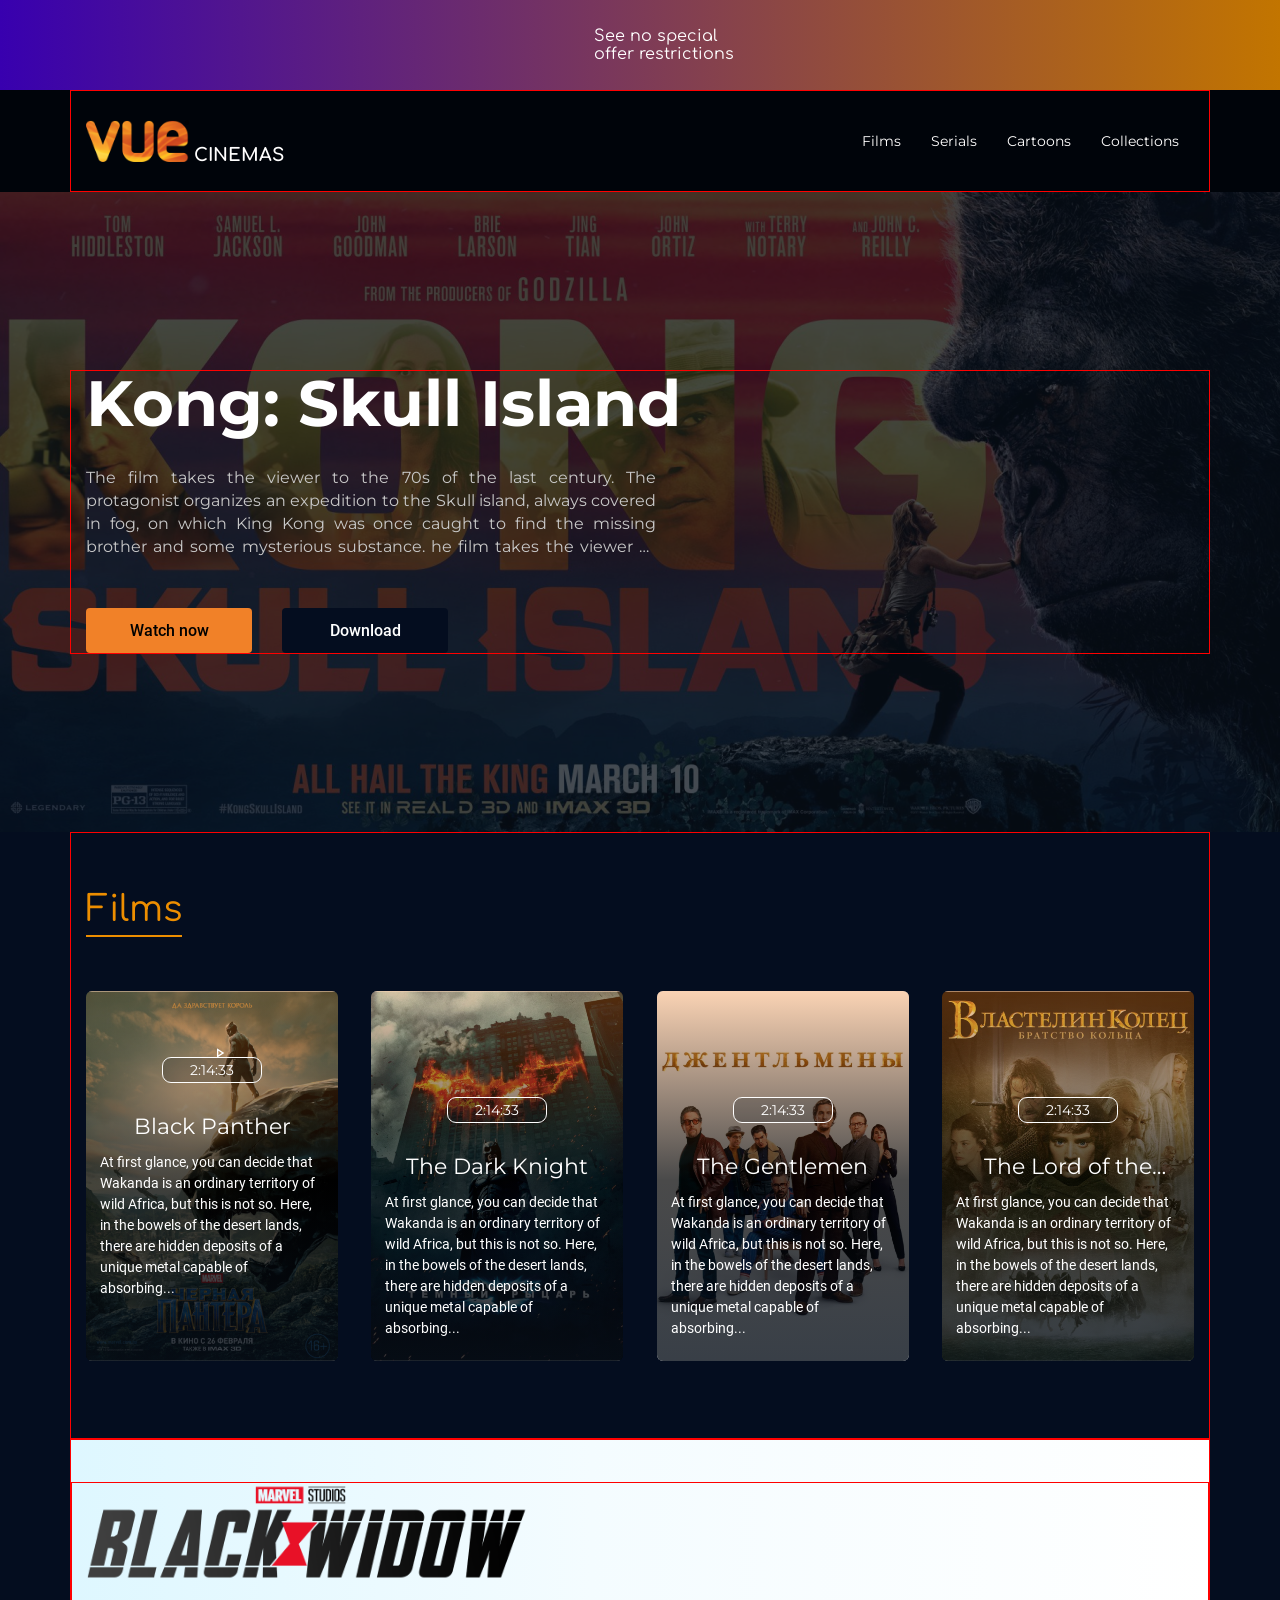
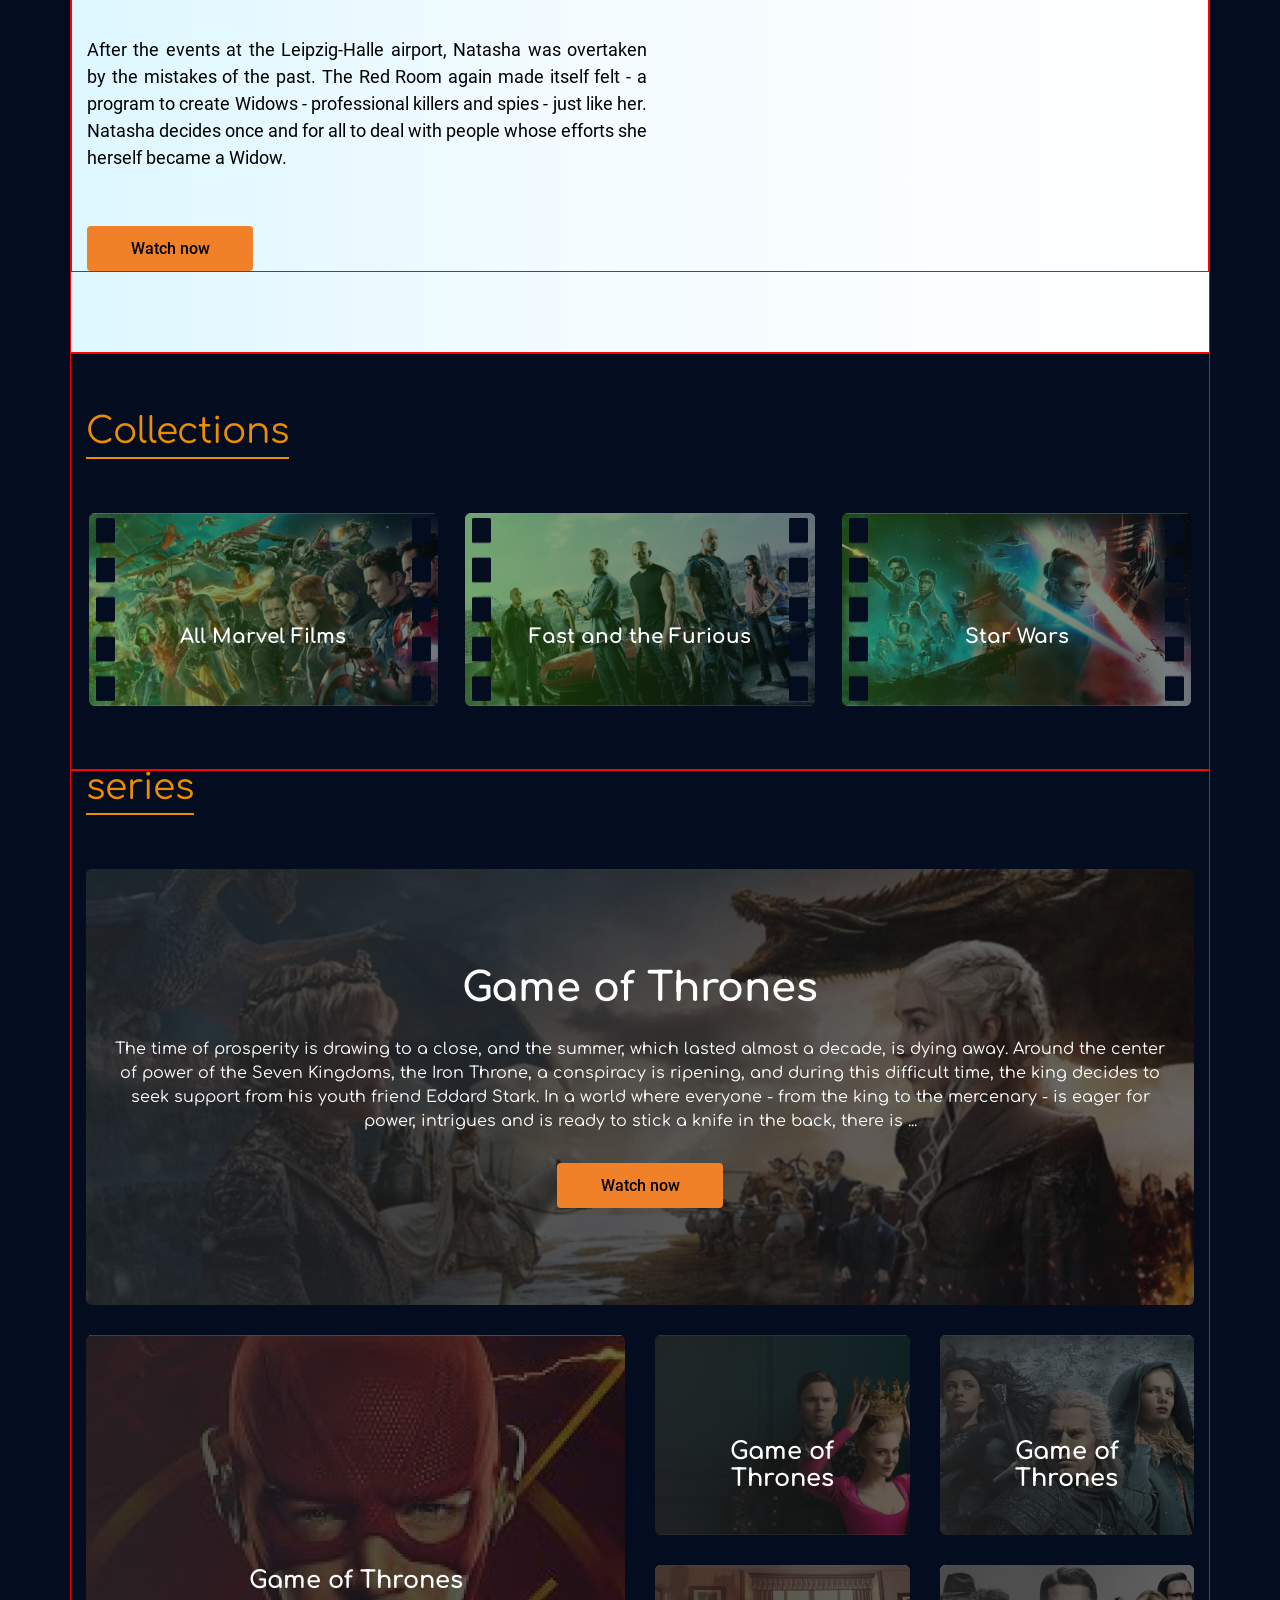
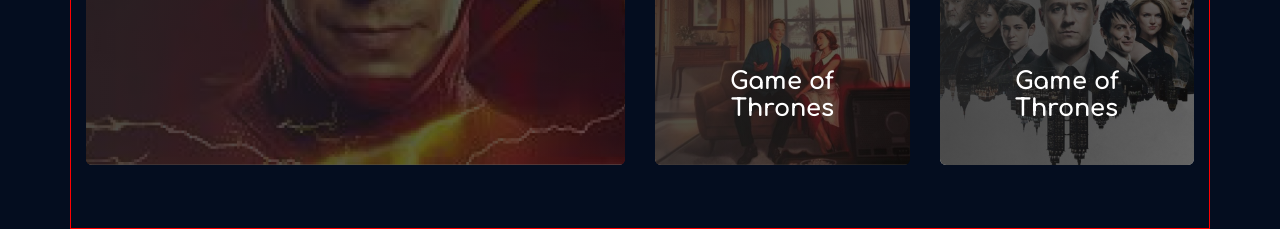
==== index.html @ 376a6fbb "panel-preview" ====
<!DOCTYPE html>
<html lang="en">
<head>
  <meta charset="UTF-8">
  <meta http-equiv="X-UA-Compatible" content="IE=edge">
  <meta name="viewport" content="width=device-width, initial-scale=1.0">
  <title>Document</title>
  <link rel="stylesheet" href="css/main.css">
  <link rel="stylesheet" href="css/video.css">
</head>
<body class="wrapp">
  
  <!-- banner -->
  <div class="banner">
    <span class="icon-film f300"></span>
    <p>See no special offer restrictions</p>
  </div>
  <!-- banner end -->
  
  <!-- navbar -->
  <nav class="navbar">
    <div class="navbar-nav container">
      <a href="#!" class="navbar-nav__logo">
        <img src="images/logo.png" alt="">
        <span>CINEMAS</span>
      </a>
      
      <button class="navbar-nav__btn">
        <span></span>
        <span></span>
        <span></span>
      </button>
      
      <ul class="navbar-nav__list">
        <li><a href="#!">Films</a></li>
        <li><a href="#!">Serials</a></li>
        <li><a href="#!">Cartoons</a></li>
        <li><a href="#!">Collections</a></li>
      </ul>
    </div>
  </nav>
  <!-- navbar end -->
  
  <!-- header -->
  <header class="header">
    <img src="images/bg-header.jpg" alt="">
    <div class="header-content container">
      <h1>Kong: Skull Island</h1>
      <p>The film takes the viewer to the 70s of the last century. The protagonist organizes an expedition to the Skull island, always covered in fog, on which King Kong was once caught to find the missing brother and some mysterious substance. he film takes the viewer to the 70s of the last century. The protagonist organizes an expedition to the Skull island, always covered in fog, on which King Kong was once caught to find the missing brother and some mysterious substance. he film takes the viewer to the 70s of the last century. The protagonist organizes an expedition to the Skull island, always covered in fog, on which King Kong was once caught to find the missing brother and some mysterious substance. During...</p>
      <div class="header-content__controls">
        <a href="#!" class="btn btn-brown">Watch now</a>
        <a href="#!" class="btn btn-dark">Download</a>
      </div>
    </div>
  </header>
  <!-- header end -->
  
  <!-- films -->
  <section class="films container">
    <h2 class="title"><a href="#!">Films</a></h2>
    <div class="films-items">
      <div class="films-card">
        <img src="images/film1.jpg" alt="" class="films-card__img">
        <div class="films-card__content">
          <div class="films-card__icon">
            <span class="icon-play_arrow f900 "></span>
            <div class="time">2:14:33</div>
          </div>
          <div class="films-card__text">
            <h3>Black Panther</h3>
            <p>At first glance, you can decide that Wakanda is an ordinary territory of wild Africa, but this is not so. Here, in the bowels of the desert lands, there are hidden deposits of a unique metal capable of absorbing...</p>
          </div>
        </div>
      </div>
      <div class="films-card">
        <img src="images/film2.jpg" alt="" class="films-card__img">
        <div class="films-card__content">
          <div class="films-card__icon">
            <span class="icon-play f900"></span>
            <div class="time">2:14:33</div>
          </div>
          <div class="films-card__text">
            <h3>The Dark Knight</h3>
            <p>At first glance, you can decide that Wakanda is an ordinary territory of wild Africa, but this is not so. Here, in the bowels of the desert lands, there are hidden deposits of a unique metal capable of absorbing...</p>
          </div>
        </div>
      </div>
      <div class="films-card">
        <img src="images/film3.jpg" alt="" class="films-card__img">
        <div class="films-card__content">
          <div class="films-card__icon">
            <span class="icon-play f900"></span>
            <div class="time">2:14:33</div>
          </div>
          <div class="films-card__text">
            <h3>The Gentlemen</h3>
            <p>At first glance, you can decide that Wakanda is an ordinary territory of wild Africa, but this is not so. Here, in the bowels of the desert lands, there are hidden deposits of a unique metal capable of absorbing...</p>
          </div>
        </div>
      </div>
      <div class="films-card">
        <img src="images/film4.jpg" alt="" class="films-card__img">
        <div class="films-card__content">
          <div class="films-card__icon">
            <span class="icon-play f900"></span>
            <div class="time">2:14:33</div>
          </div>
          <div class="films-card__text">
            <h3>The Lord of the Rings</h3>
            <p>At first glance, you can decide that Wakanda is an ordinary territory of wild Africa, but this is not so. Here, in the bowels of the desert lands, there are hidden deposits of a unique metal capable of absorbing...</p>
          </div>
        </div>
      </div>
    </div>
  </section>
  <!-- films end -->
  
  <!-- premier -->
  <section class="premier container">
    <video src="video/black-widow.mp4" loop autoplay muted class="premier-video"></video>
    <div class="premier-content container">
      <img src="images/black-widow.png" alt="">
      <p>After the events at the Leipzig-Halle airport, Natasha was overtaken by the mistakes of the past. The Red Room again made itself felt - a program to create Widows - professional killers and spies - just like her. Natasha decides once and for all to deal with people whose efforts she herself became a Widow.</p>
      <a href="video.html" class="btn btn-brown">Watch now</a>
    </div>
  </section>
  <!-- premier end -->
  
  <!-- collection -->
  <section class="collection container">
    <h2 class="title"><a href="#!">Collections</a></h2>
    <div class="collection-items">
      <div class="collection-card">
        <img src="images/collection1.jpg" alt="" class="collection-card__img">
        <a href="#!" class="collection-card__content">
          <span class="icon-play f900"></span>
          <h3>All Marvel Films</h3>
        </a>
      </div>
      <div class="collection-card">
        <img src="images/collection2.jpg" alt="" class="collection-card__img">
        <a href="#!" class="collection-card__content">
          <span class="icon-play f900"></span>
          <h3>Fast and the Furious</h3>
        </a>
      </div>
      <div class="collection-card">
        <img src="images/collection3.jpg" alt="" class="collection-card__img">
        <a href="#!" class="collection-card__content">
          <span class="icon-play f900"></span>
          <h3>Star Wars</h3>
        </a>
      </div>
    </div>
  </section>
  <!-- collection end -->
  
  <section class="series container">
    <h2 class="title"><a href="#!">series</a></h2>
    <div class="series-items">
      <div class="series-card">
        <img src="images/serial1.jpg" alt="">
        <div class="series-card__content">
          <div class="series-card__title">
            <span class="icon-play f900"></span>
            <h3>Game of Thrones</h3>
          </div>
          <div class="series-card__text">
            <p>The time of prosperity is drawing to a close, and the summer, which lasted almost a decade, is dying away. Around the center of power of the Seven Kingdoms, the Iron Throne, a conspiracy is ripening, and during this difficult time, the king decides to seek support from his youth friend Eddard Stark. In a world where everyone - from the king to the mercenary - is eager for power, intrigues and is ready to stick a knife in the back, there is ...</p>
            <a href="#!" class="btn btn-brown">Watch now</a>
          </div>
        </div>
      </div>
      <div class="series-card">
        <img src="images/serial2.jpg" alt="">
        <div class="series-card__content">
          <div class="series-card__title">
            <span class="icon-play f900"></span>
            <h3>Game of Thrones</h3>
          </div>
          <div class="series-card__text">
            <p>The time of prosperity is drawing to a close, and the summer, which lasted almost a decade, is dying away. Around the center of power of the Seven Kingdoms, the Iron Throne, a conspiracy is ripening, and during this difficult time, the king decides to seek support from his youth friend Eddard Stark. In a world where everyone - from the king to the mercenary - is eager for power, intrigues and is ready to stick a knife in the back, there is ...</p>
            <a href="#!" class="btn btn-brown">Watch now</a>
          </div>
        </div>
      </div>
      <div class="series-card">
        <img src="images/serial3.jpg" alt="">
        <div class="series-card__content">
          <div class="series-card__title">
            <span class="icon-play f900"></span>
            <h3>Game of Thrones</h3>
          </div>
          <div class="series-card__text">
            <p>The time of prosperity is drawing to a close, and the summer, which lasted almost a decade, is dying away. Around the center of power of the Seven Kingdoms, the Iron Throne, a conspiracy is ripening, and during this difficult time, the king decides to seek support from his youth friend Eddard Stark. In a world where everyone - from the king to the mercenary - is eager for power, intrigues and is ready to stick a knife in the back, there is ...</p>
            <a href="#!" class="btn btn-brown">Watch now</a>
          </div>
        </div>
      </div>
      <div class="series-card">
        <img src="images/serial4.jpg" alt="">
        <div class="series-card__content">
          <div class="series-card__title">
            <span class="icon-play f900"></span>
            <h3>Game of Thrones</h3>
          </div>
          <div class="series-card__text">
            <p>The time of prosperity is drawing to a close, and the summer, which lasted almost a decade, is dying away. Around the center of power of the Seven Kingdoms, the Iron Throne, a conspiracy is ripening, and during this difficult time, the king decides to seek support from his youth friend Eddard Stark. In a world where everyone - from the king to the mercenary - is eager for power, intrigues and is ready to stick a knife in the back, there is ...</p>
            <a href="#!" class="btn btn-brown">Watch now</a>
          </div>
        </div>
      </div>
      <div class="series-card">
        <img src="images/serial5.jpg" alt="">
        <div class="series-card__content">
          <div class="series-card__title">
            <span class="icon-play f900"></span>
            <h3>Game of Thrones</h3>
          </div>
          <div class="series-card__text">
            <p>The time of prosperity is drawing to a close, and the summer, which lasted almost a decade, is dying away. Around the center of power of the Seven Kingdoms, the Iron Throne, a conspiracy is ripening, and during this difficult time, the king decides to seek support from his youth friend Eddard Stark. In a world where everyone - from the king to the mercenary - is eager for power, intrigues and is ready to stick a knife in the back, there is ...</p>
            <a href="#!" class="btn btn-brown">Watch now</a>
          </div>
        </div>
      </div>
      <div class="series-card">
        <img src="images/serial6.jpg" alt="">
        <div class="series-card__content">
          <div class="series-card__title">
            <span class="icon-play f900"></span>
            <h3>Game of Thrones</h3>
          </div>
          <div class="series-card__text">
            <p>The time of prosperity is drawing to a close, and the summer, which lasted almost a decade, is dying away. Around the center of power of the Seven Kingdoms, the Iron Throne, a conspiracy is ripening, and during this difficult time, the king decides to seek support from his youth friend Eddard Stark. In a world where everyone - from the king to the mercenary - is eager for power, intrigues and is ready to stick a knife in the back, there is ...</p>
            <a href="#!" class="btn btn-brown">Watch now</a>
          </div>
        </div>
      </div>
      
    </div>
  </section>
  
  
  <script src="js/main.js"></script>
</body>
</html>
---- css/main.css ----
@import 'fonts.css';
:root{
  --body-bg: #040D1F;
  --banner-bg: linear-gradient(90.09deg, #3800AF 0%, #BF7204 97.52%, #C27500 100%, #C27500 100%);
  --header-bg: rgba(7, 15, 25, 0.75);
  --navbar-bg: rgba(1, 3, 5, 0.8);
  --orange: #ED8E00;
  --brown: #F18128;
  --black: #000000;
  --white: #ffffff;
  --gray: #C8C8C8;
  --dark: 7, 15, 25;
  --film-bg: linear-gradient(180deg, rgba(241, 129, 40, 0.35) 0%, rgba(0, 0, 0, 0.71) 51.04%, rgba(var(--dark), 0.8) 100%);
  --time-bg: rgba(var(--dark), 0.2);
  --deg-widow: 90deg;
  --widow-bg: linear-gradient(var(--deg-widow), #DEF7FF 0%, #F4FCFF 45.64%, rgba(255, 255, 255, 0) 100.72%);
  --collection-bg:  linear-gradient(270deg, rgba(var(--dark), 0.56) 0%, rgba(49, 114, 9, 0.56) 100%);
  --serial-bg: linear-gradient(95.68deg, rgba(35, 35, 35, 0.8) 10.86%, rgba(11, 11, 11, 0.6) 110.86%);
  --footer-bg: linear-gradient(90deg, #FF8C30 0%, #9F4700 100%);
  
  --m: 'montserrat';
  --c: 'comfortaa';
  --r: 'roboto';
}
*{
  margin: 0;
  padding: 0;
  box-sizing: border-box;
  text-decoration: none;
  list-style: none;
  font-family: var(--m);
  font-weight: 400;
}
/* body */
.wrapp{
  background: var(--body-bg);
  color: var(--white);
  position: relative;
  z-index: -1;
}
/* icons */
*::before, *::after{
    font-family: 'icomoon';
    color: white;
}
.f300{font-weight: 300;}
.f900{font-weight: 900; position: relative;}
.f900::before,
.f300::before{
  position: absolute;
}
.f900::after{opacity: 0.5;}
.icon-film::before{content: '\f008';}
.icon-film::after{content: '\10f008';}
.icon-play::before{content: '\f04b';}
.icon-play::after{content: '\10f04b';}
/* container */
.container{
  max-width: 1140px;
  width: 100%;
  padding: 0 15px;
  margin: 0 auto;
  border: 1px solid red;
  min-height: 40px;
}
/* banner */
.banner{
  width: 100%;
  background: var(--banner-bg);
  display: flex;
  justify-content: center;
  align-items: center;
  column-gap: 24px;
  padding: 20px 0;
}
.banner span{
  font-size: 50px;
}
.banner p{
  font-size: 16px;
  line-height: 18px;
  font-family: var(--c);
  max-width: 166px;
}
/* navbar */
.navbar{
  width: 100%;
  background: var(--navbar-bg);
  position: sticky;
  top: 0;
  /* backdrop-filter: blur(5px); */
}
.navbar-nav{
  display: flex;
  align-items: center;
  justify-content: space-between;
}
.navbar-nav__logo{
  display: flex;
  align-items: flex-end;
  column-gap: 5px;
}
.navbar-nav__logo img{
  width: 103px;
}
.navbar-nav__logo span{
  font-family: var(--c);
  font-weight: 700;
  font-size: 18px;
  line-height: 14px;
  color: var(--white);
}
.navbar-nav__list{
  display: flex;
}
.navbar-nav__list a{
  padding: 42px 6px;
  margin: 0 9px;
  display: flex;
  font-size: 14px;
  line-height: 16px;
  color: var(--white);
  position: relative;
  justify-content: center;
}
.navbar-nav__list a:hover{
  color: var(--orange);
  transition: color 0.3s;
}
.navbar-nav__list a::before{
  width: 100%;
  height: 3px;
  background: var(--orange);
  border-radius: 3px 3px 0 0;
  position: absolute;
  content: '';
  bottom: 0;
  transform: scaleX(0);
  transition: transform 0.3s;
}
.navbar-nav__list a:hover::before{
  transform: scaleX(1);
}
.navbar-nav__btn{
  width: 30px;
  height: 30px;
  display: none;
  flex-direction: column;
  align-items: center;
  justify-content: center;
  border: none;
  cursor: pointer;
  row-gap: 4px;
  background: transparent;
}
.navbar-nav__btn span{
  width: 100%;
  height: 4px;
  border-radius: 4px;
  background: var(--orange);
}
/* header */
.header{
  width: 100%;
  height: 640px;
  position: relative;
  display: flex;
  justify-content: center;
  align-items: center;
  z-index: -2;
}
.header img{
  width: 100%;
  height: 100%;
  object-fit: cover;
}
.header::before{
  width: 100%;
  height: 100%;
  position: absolute;
  left: 0;
  top: 0;
  content: '';
  background: var(--header-bg);
}
.header-content{
  position: absolute;
}
.header-content h1{
  font-size: 64px;
  line-height: 65px;
  font-weight: 700;
}
.header-content p{
  font-size: 16px;
  line-height: 23px;
  text-align: justify;
  color: var(--gray);
  max-width: 570px;
  margin: 30px 0 50px;
  display: -webkit-box;
  -webkit-box-orient: vertical;
  -webkit-line-clamp: 4;
  overflow: hidden;
}
.btn{
  width: 166px;
  height: 45px;
  border-radius: 4px;
  display: inline-flex;
  justify-content: center;
  align-items: center;
  background: var(--gray);
  font-family: var(--r);
  font-weight: 500;
}
.btn-brown{
  background: var(--brown);
  color: var(--black);
}
.btn-dark{
  background: var(--body-bg);
  color: var(--white);
}
.header-content__controls{
  display: flex;
  column-gap: 30px;
}
/* title */
.title a{
  display: inline-flex;
  color: var(--orange);
  font-family: var(--c);
  font-size: 36px;
  line-height: 32px;
  padding-bottom: 10px;
  border-bottom: 2px solid var(--orange);
  margin-bottom: 54px;
}
/* films */
.films{
  padding-top: 60px;
  padding-bottom: 77px;
  position: relative;
  z-index: -1;
}
.films-items{
  width: 100%;
  display: flex;
  flex-wrap: wrap;
  row-gap: 30px;
  column-gap: 3%;
}
.films-card{
  width: 22.75%;
  height: 370px;
  background: orangered;
  border-radius: 6px;
  overflow: hidden;
  position: relative;
}
.films-card__img{
  width: 100%;
  height: 100%;
  object-fit: cover;
}
.films-card__content{
  width: 100%;
  height: 100%;
  position: absolute;
  background: var(--film-bg);
  top: 0;
  padding: 18px 14px;
  display: flex;
  flex-direction: column;
  align-items: center;
}
.films-card__icon{
  display: flex;
  flex-direction: column;
  align-items: center;
  row-gap: 12px;
  padding: 36px 0 30px;
}
.films-card__icon .icon-play{
  font-size: 40px;
  transition: transform 0.5s;
}
.time{
  padding: 7px;
  width: 100px;
  border: 1px solid var(--white);
  background: var(--time-bg);
  border-radius: 9px;
  font-size: 14px;
  line-height: 10px;
  display: inline-flex;
  justify-content: center;
  transition: transform 0.5s;
}
.films-card__text{
  display: flex;
  flex-direction: column;
  align-items: center;
  row-gap: 12px;
  transition: transform 0.5s;
}
.films-card__text h3{
  text-align: center;
  font-size: 22px;
  line-height: 27px;
  display: -webkit-box;
  -webkit-box-orient: vertical;
  -webkit-line-clamp: 1;
  overflow: hidden;
}
.films-card__text p{
  display: -webkit-box;
  -webkit-box-orient: vertical;
  -webkit-line-clamp: 7;
  overflow: hidden;
  font-family: var(--r);
  font-size: 14px;
  line-height: 21px;
}
.films-card:hover .films-card__text,
.films-card:hover .time{
  transform: scale(0);
}
.films-card:hover .films-card__icon .icon-play{
  transform: scale(2) translateY(50px);
}
/* premier */
.premier{
  width: 100%;
  min-height: 500px;
  background: var(--white);
  position: relative;
  padding: 42px 0 80px;
  display: flex;
  justify-content: center;
  align-items: center;
  z-index: -1;
  border: 1px solid red;
}
.premier-video{
  position: absolute;
  right: 0;
  top: 0;
  width: 60%;
  height: 100%;
  object-fit: cover;
}
.premier::before{
  width: 100%;
  height: 100%;
  position: absolute;
  content: '';
  background: var(--widow-bg);
  top: 0;
  z-index: 1;
}
.premier-content{
  position: relative;
  z-index: 2;
}
.premier-content img{
  width: 40%;
}
.premier-content p{
  max-width: 560px;
  font-size: 18px;
  line-height: 27px;
  font-family: var(--r);
  color: var(--black);
  margin: 51px 0 55px;
  display: -webkit-box;
  -webkit-box-orient: vertical;
  -webkit-line-clamp: 5;
  overflow: hidden;
  text-align: justify;
}
/* .collection */
.collection{
  padding-top: 61px;
  padding-bottom: 63px;
  position: relative;
  z-index: -1;
}
.collection-items{
  width: 100%;
  display: flex;
  flex-wrap: wrap;
  justify-content: center;
  column-gap: 2.5%;
  row-gap: 30px;
}
.collection-card{
  width: 31.5%;
  height: 193px;
  border-radius: 6px;
  background: orangered;
  position: relative;
  overflow: hidden;
}
.collection-card__img{
  width: 100%;
  height: 100%;
  object-fit: cover;
}
.collection-card__content{
  width: 100%;
  height: 100%;
  position: absolute;
  background: var(--collection-bg);
  left: 0;
  top: 0;
  display: flex;
  flex-direction: column;
  align-items: center;
  justify-content: center;
  row-gap: 15px;
}
.collection-card__content .icon-play{
  font-size: 40px;
}
.collection-card__content h3{
  font-size: 20px;
  line-height: 20px;
  font-family: var(--c);
  font-weight: 700;
  color: var(--white);
}

.collection-card__content::before,
.collection-card__content::after{
  width: 19px;
  height: 95%;
  background: url('../images/lenta.png') no-repeat center / cover;
  position: absolute;
  content: '';
}
.collection-card__content::before{
  left: 7px;
}
.collection-card__content::after{
  right: 7px;
}
/* .series */
.series{
  padding-bottom: 63px;
  position: relative;
  z-index: -1;
}
.series-items{
  display: grid;
  grid-template-columns: repeat(4, 1fr);
  grid-gap: 30px;
}
.series-card{
  border-radius: 6px;
  background: orangered;
  min-height: 200px;
  position: relative;
  overflow: hidden;
}
.series-card:nth-of-type(6n + 1){
  grid-column: span 4;
}
.series-card:nth-of-type(12n + 2),
.series-card:nth-of-type(12n + 10){
  grid-column: span 2;
  grid-row: span 2;
}
.series-card img{
  width: 100%;
  height: 100%;
  object-fit: cover;
}
.series-card__content{
  position: absolute;
  left: 0;
  top: 0;
  width: 100%;
  height: 100%;
  background: var(--serial-bg);
  display: flex;
  flex-direction: column;
  align-items: center;
  justify-content: center;
  row-gap: 27px;
  padding: 22px;
}
.series-card__title{
  display: flex;
  flex-direction: column;
  align-items: center;
  row-gap: 20px;
}
.series-card__title span{
  font-size: 40px;
}
.series-card__title h3{
  font-size: 24px;
  line-height: 27px;
  font-family: var(--c);
  font-weight: 700;
  text-align: center;
}
.series-card__text{
  display: none;
  flex-direction: column;
  align-items: center;
  row-gap: 30px;
  text-align: center;
}
.series-card__text p{
  font-size: 16px;
  line-height: 24px;
  font-family: var(--c);
  overflow: hidden;
  display: -webkit-box;
  -webkit-box-orient: vertical;
  -webkit-line-clamp: 4;
}
.series-card:nth-of-type(6n + 1) .series-card__title span{display: none;}
.series-card:nth-of-type(6n + 1) .series-card__title h3{
  font-size: 40px;
  line-height: 44px;
}
.series-card:nth-of-type(6n + 1) .series-card__text{display: flex;}




/* media */
@media (max-width: 1200px) {}
@media (max-width: 1024px) {}
@media (max-width: 992px) {
  .films-card,
  .collection-card{width: 48.5%;}
}
@media (max-width: 768px) {
  .navbar-nav__list{
    position: fixed;
    background: var(--black);
    max-width: 400px;
    width: 100%;
    height: 100vh;
    left: 0;
    top: 0;
    flex-direction: column;
    justify-content: center;
    transform: translateX(-100%);
    transition: transform 0.5s;
    z-index: 100;
  }
  .navbar-nav:hover .navbar-nav__list{
    transform: translateX(0);
  }
  .navbar-nav__btn{
    display: flex;
    margin: 25px 0;
  }
  .navbar-nav__list a{
    padding: 20px;
  }
  .header{
    height: 400px;
  }
  .header-content{
    display: flex;
    flex-direction: column;
    align-items: center;
  }
  .header-content h1{
    font-size: 30px;
    line-height: 30px;
  }
  .header-content p{
    margin: 15px 0;
  }
  :root{
    --deg-widow: 0deg
  }
  .premier{
    padding-top: 150px;
    padding-bottom: 20px;
  }
  .premier-video{
    width: 100%;
    height: 250px;
  }
  .premier-content{
    display: flex;
    flex-direction: column;
    align-items: center;
  }
  .premier-content p{
    margin: 15px 0;
  }
}
@media (max-width: 576px) {}
@media (max-width: 480px) {
  .banner{padding: 5px 0;}
  .navbar-nav__logo img{width: 70px;}
  .navbar-nav__logo span{font-size: 11px; line-height: 8px;}
  .header-content__controls{
    flex-direction: column;
    row-gap: 15px;
  }
  .films-card,
  .collection-card{width: 100%;}
}
@media (max-width: 375px) {}
---- css/video.css ----
@import '../moon/style.css';
*{
    padding: 0;
    margin: 0;
}
*::before{
    font-family: 'icomoon';
    color: white;
}
.content{
    height: 100vh;
    width: 100%;
    display: flex;
    justify-content: center;
    align-items: center;
    border: 1px solid red;
}
.content-container{
    width: 640px;
    height: 370px;
    border: 1px solid yellow;
    display: flex;
    align-items: center;
    overflow: hidden;
    position: relative;
}
.content-container__panel{
    width: 100%;
    height: 14%;
    display: flex;
    justify-content: space-between;
    align-items: center;
    flex-wrap: wrap;
    position: absolute;
    bottom: 0;
    padding: 10px 10px;
}
.panel-preveiw{
    width: 100%;
    height: 10px;
    display: flex;
    flex-direction: column;
    /* align-items: center; */
    background: white;
    position: relative;
    border: 1px solid red;
}
.preveiw-video{
    width: 100px;
    height: 74px;
    position: absolute;
    bottom: 5px;
    left: 100px;
    display: flex;
    align-items: center;
    flex-direction: column;
    transform: translateX(-50%);
    /* padding-left:100px ; */
}
.preveiw{
    width: 100%;
}
.preveiw-time{
    font-family: 'Times New Roman';
    font-size: 10px;
    line-height: 11px;
    font-weight: 400;
}
.panel-preweiw__line-current{
    width: 50%;
    height: 100%;
    background: red;
    position: absolute;
    left: 0;
}
.panel-preveiw__line-range{
    width: 101%;
    -webkit-appearance: none;
    background: none;
    z-index: 1;
    position: absolute;
    top: 50%;
    left: 50%;
    transform: translate(-50%, -50%);
    /* border: 1px solid yellow; */
}
.panel-preveiw__line-range::-webkit-slider-thumb{
    -webkit-appearance: none;
    width: 16px;
    height: 16px;
    border-radius: 16px;
    background: red;
    opacity: 0;
    margin-top: -3px;
}
.panel-preveiw__line-range:hover::-webkit-slider-thumb{
    opacity: 1;
}
.panel-preveiw__line-range::-webkit-slider-runnable-track{
    height: 10px;
    cursor: pointer;
}
.panel{
    width: 50%;
    height: 30px;
    display: flex;
    align-items: center;
    column-gap: 5px;
    /* border: 1px solid green; */
}
.panel button{
    background: none;
    border: none;
    display: flex;
}
.btn-arr{
    font-size: 25px;
}
.btn-up{
    font-size: 20px;
}
.panel p{
    font-size: 15px;
}
.player-speed{
    outline: none;
    background: #222222;
    border: none;
    color: white;
}
.right{
    justify-content: flex-end;
    column-gap: 10px;
}
.btn-scr{
    font-size: 18px;
}
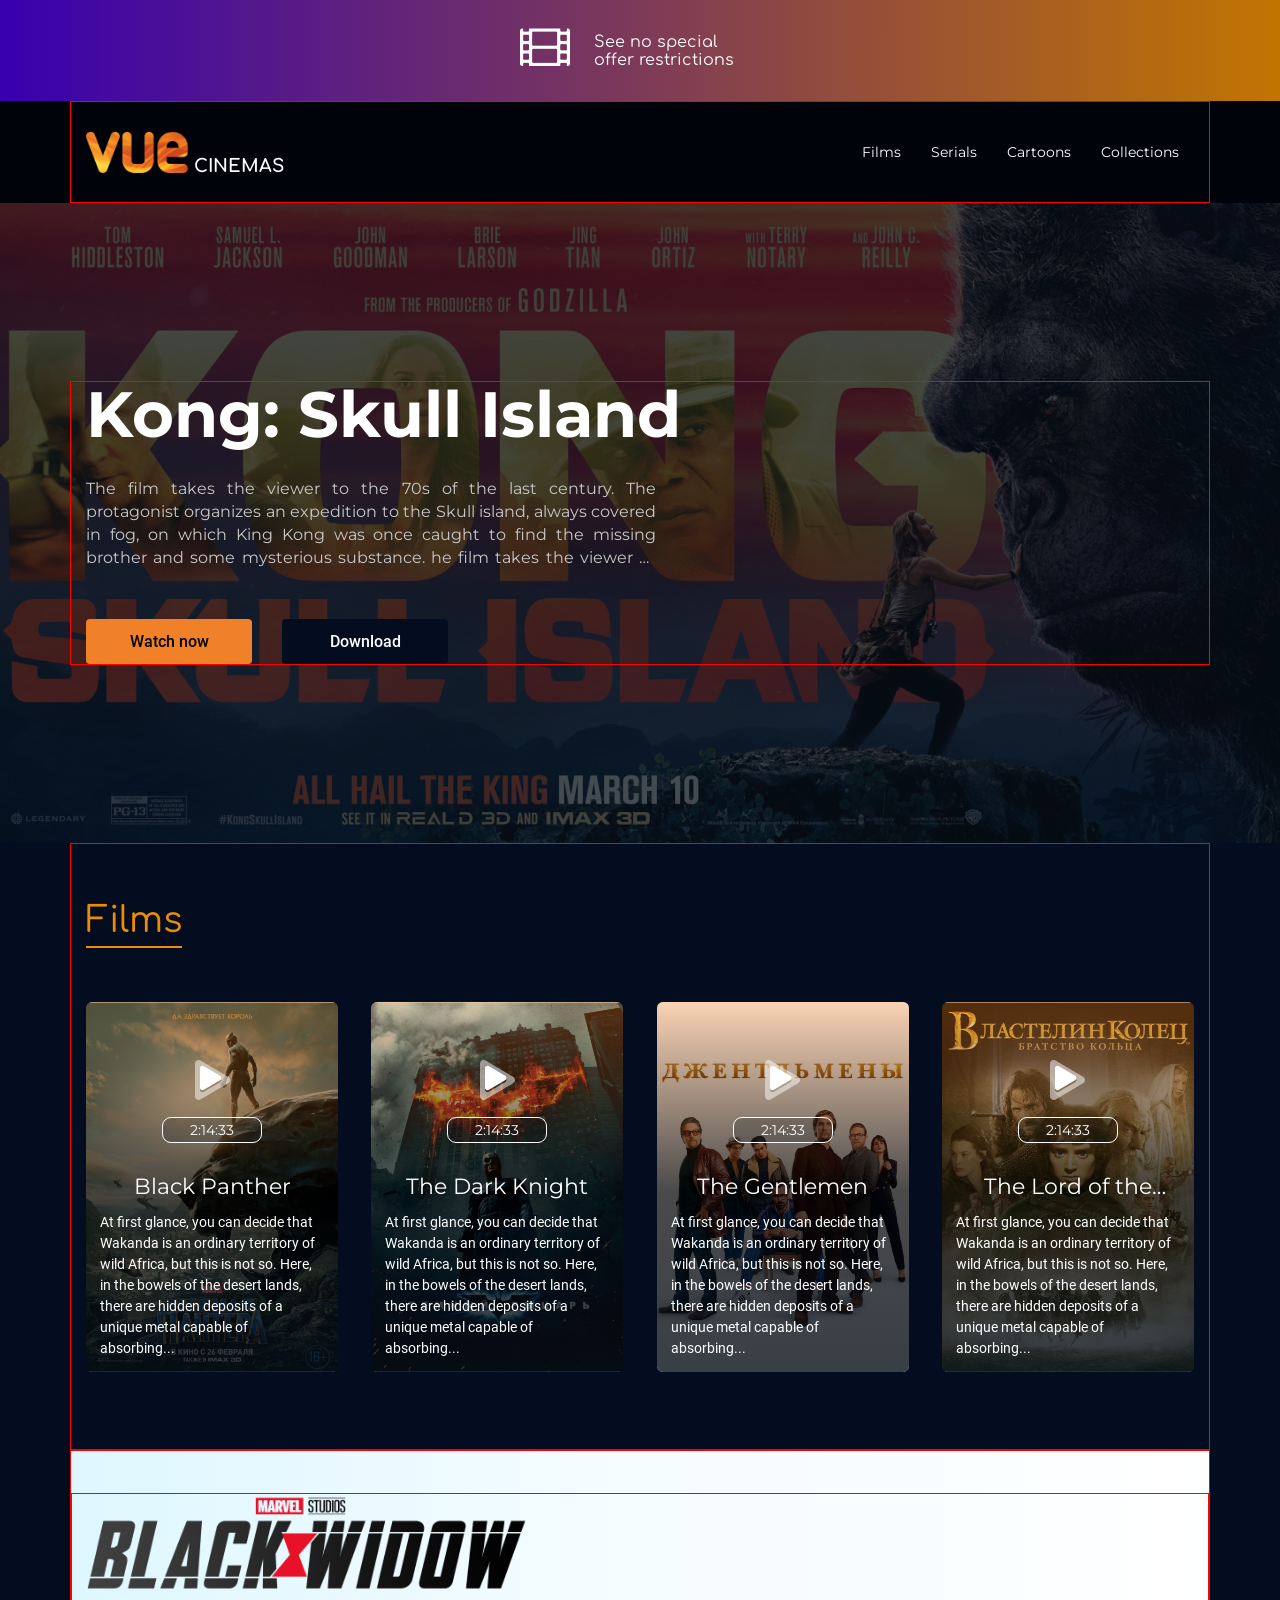
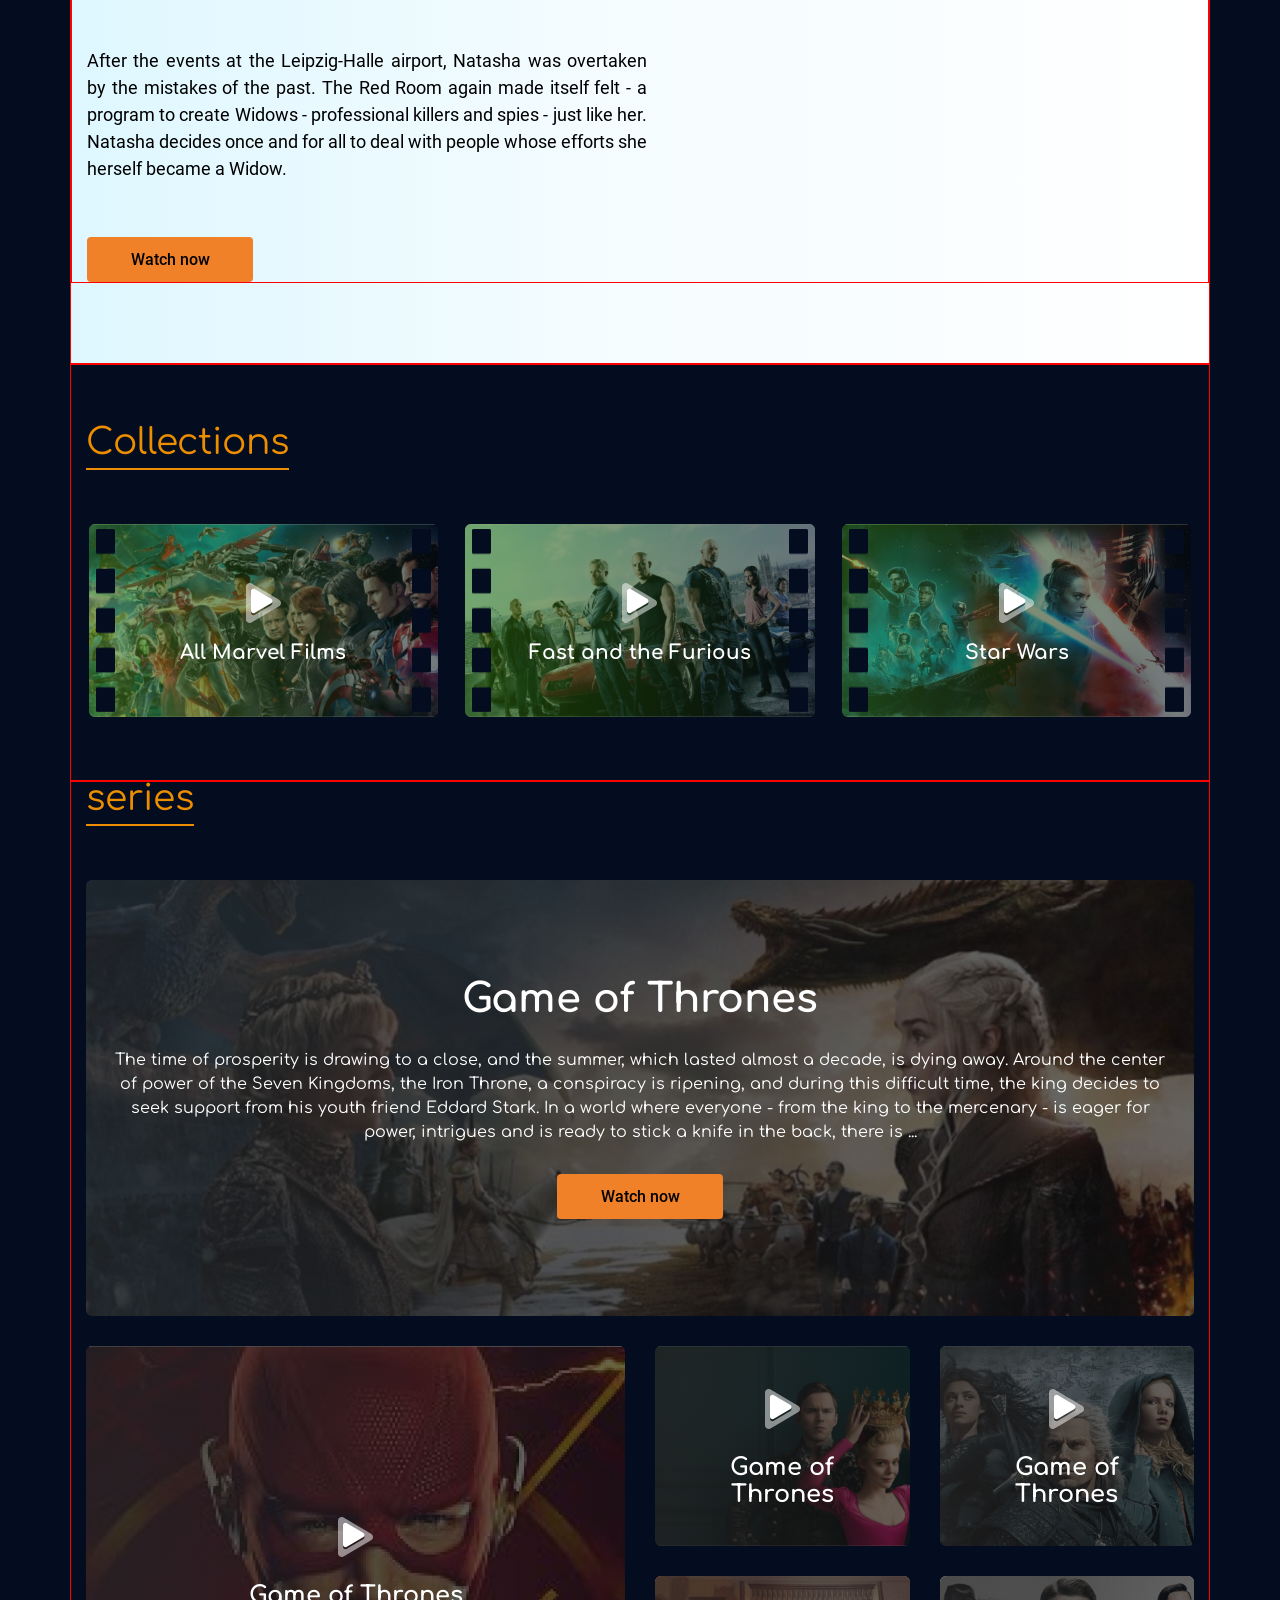
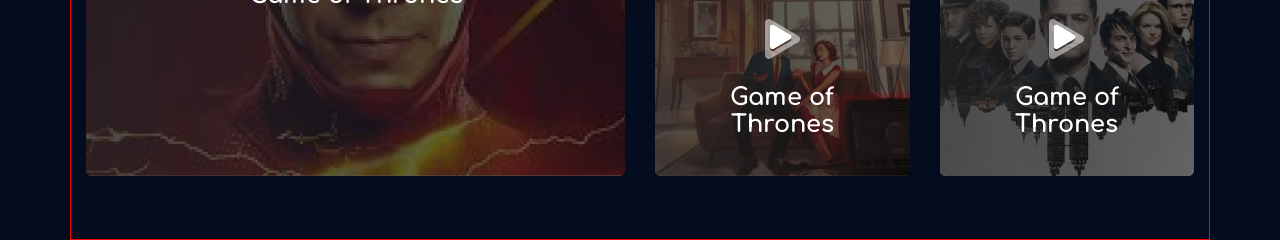
==== commit 75ac0881: "finished" ====
--- a/index.html
+++ b/index.html
@@ -6,7 +6,7 @@
   <meta name="viewport" content="width=device-width, initial-scale=1.0">
   <title>Document</title>
   <link rel="stylesheet" href="css/main.css">
-  <link rel="stylesheet" href="css/video.css">
+  <!-- <link rel="stylesheet" href="css/video.css"> -->
 </head>
 <body class="wrapp">
   
@@ -32,10 +32,10 @@
       </button>
       
       <ul class="navbar-nav__list">
-        <li><a href="#!">Films</a></li>
-        <li><a href="#!">Serials</a></li>
-        <li><a href="#!">Cartoons</a></li>
-        <li><a href="#!">Collections</a></li>
+        <li><a href="video.html">Films</a></li>
+        <li><a href="video.html">Serials</a></li>
+        <li><a href="video.html">Cartoons</a></li>
+        <li><a href="video.html">Collections</a></li>
       </ul>
     </div>
   </nav>
@@ -48,8 +48,8 @@
       <h1>Kong: Skull Island</h1>
       <p>The film takes the viewer to the 70s of the last century. The protagonist organizes an expedition to the Skull island, always covered in fog, on which King Kong was once caught to find the missing brother and some mysterious substance. he film takes the viewer to the 70s of the last century. The protagonist organizes an expedition to the Skull island, always covered in fog, on which King Kong was once caught to find the missing brother and some mysterious substance. he film takes the viewer to the 70s of the last century. The protagonist organizes an expedition to the Skull island, always covered in fog, on which King Kong was once caught to find the missing brother and some mysterious substance. During...</p>
       <div class="header-content__controls">
-        <a href="#!" class="btn btn-brown">Watch now</a>
-        <a href="#!" class="btn btn-dark">Download</a>
+        <a href="video.html" class="btn btn-brown">Watch now</a>
+        <a href="video.html" class="btn btn-dark">Download</a>
       </div>
     </div>
   </header>
@@ -57,13 +57,13 @@
   
   <!-- films -->
   <section class="films container">
-    <h2 class="title"><a href="#!">Films</a></h2>
+    <h2 class="title"><a href="video.html">Films</a></h2>
     <div class="films-items">
       <div class="films-card">
         <img src="images/film1.jpg" alt="" class="films-card__img">
         <div class="films-card__content">
           <div class="films-card__icon">
-            <span class="icon-play_arrow f900 "></span>
+            <span class="icon-play f900"></span>
             <div class="time">2:14:33</div>
           </div>
           <div class="films-card__text">
@@ -128,25 +128,25 @@
   
   <!-- collection -->
   <section class="collection container">
-    <h2 class="title"><a href="#!">Collections</a></h2>
+    <h2 class="title"><a href="video.html">Collections</a></h2>
     <div class="collection-items">
       <div class="collection-card">
         <img src="images/collection1.jpg" alt="" class="collection-card__img">
-        <a href="#!" class="collection-card__content">
+        <a href="video.html" class="collection-card__content">
           <span class="icon-play f900"></span>
           <h3>All Marvel Films</h3>
         </a>
       </div>
       <div class="collection-card">
         <img src="images/collection2.jpg" alt="" class="collection-card__img">
-        <a href="#!" class="collection-card__content">
+        <a href="video.html" class="collection-card__content">
           <span class="icon-play f900"></span>
           <h3>Fast and the Furious</h3>
         </a>
       </div>
       <div class="collection-card">
         <img src="images/collection3.jpg" alt="" class="collection-card__img">
-        <a href="#!" class="collection-card__content">
+        <a href="video.html" class="collection-card__content">
           <span class="icon-play f900"></span>
           <h3>Star Wars</h3>
         </a>
--- a/css/main.css
+++ b/css/main.css
@@ -12,8 +12,7 @@
   --dark: 7, 15, 25;
   --film-bg: linear-gradient(180deg, rgba(241, 129, 40, 0.35) 0%, rgba(0, 0, 0, 0.71) 51.04%, rgba(var(--dark), 0.8) 100%);
   --time-bg: rgba(var(--dark), 0.2);
-  --deg-widow: 90deg;
-  --widow-bg: linear-gradient(var(--deg-widow), #DEF7FF 0%, #F4FCFF 45.64%, rgba(255, 255, 255, 0) 100.72%);
+  --widow-bg: linear-gradient(90deg, #DEF7FF 0%, #F4FCFF 45.64%, rgba(255, 255, 255, 0) 100.72%);
   --collection-bg:  linear-gradient(270deg, rgba(var(--dark), 0.56) 0%, rgba(49, 114, 9, 0.56) 100%);
   --serial-bg: linear-gradient(95.68deg, rgba(35, 35, 35, 0.8) 10.86%, rgba(11, 11, 11, 0.6) 110.86%);
   --footer-bg: linear-gradient(90deg, #FF8C30 0%, #9F4700 100%);
@@ -40,8 +39,8 @@
 }
 /* icons */
 *::before, *::after{
-    font-family: 'icomoon';
-    color: white;
+  font-family: 'icons';
+  color: var(--white);
 }
 .f300{font-weight: 300;}
 .f900{font-weight: 900; position: relative;}
@@ -76,6 +75,7 @@
 .banner span{
   font-size: 50px;
 }
+
 .banner p{
   font-size: 16px;
   line-height: 18px;
@@ -241,8 +241,8 @@
 .films{
   padding-top: 60px;
   padding-bottom: 77px;
-  position: relative;
-  z-index: -1;
+  z-index: -5;
+  position: relative;
 }
 .films-items{
   width: 100%;
@@ -327,7 +327,7 @@
 .films-card:hover .time{
   transform: scale(0);
 }
-.films-card:hover .films-card__icon .icon-play{
+.films-card:hover .f900{
   transform: scale(2) translateY(50px);
 }
 /* premier */
--- a/css/video.css
+++ b/css/video.css
@@ -1,4 +1,538 @@
 @import '../moon/style.css';
+@import 'fonts.css';
+:root{
+  --body-bg: #040D1F;
+  --banner-bg: linear-gradient(90.09deg, #3800AF 0%, #BF7204 97.52%, #C27500 100%, #C27500 100%);
+  --header-bg: rgba(7, 15, 25, 0.75);
+  --navbar-bg: rgba(1, 3, 5, 0.8);
+  --orange: #ED8E00;
+  --brown: #F18128;
+  --black: #000000;
+  --white: #ffffff;
+  --gray: #C8C8C8;
+  --dark: 7, 15, 25;
+  --film-bg: linear-gradient(180deg, rgba(241, 129, 40, 0.35) 0%, rgba(0, 0, 0, 0.71) 51.04%, rgba(var(--dark), 0.8) 100%);
+  --time-bg: rgba(var(--dark), 0.2);
+  --widow-bg: linear-gradient(90deg, #DEF7FF 0%, #F4FCFF 45.64%, rgba(255, 255, 255, 0) 100.72%);
+  --collection-bg:  linear-gradient(270deg, rgba(var(--dark), 0.56) 0%, rgba(49, 114, 9, 0.56) 100%);
+  --serial-bg: linear-gradient(95.68deg, rgba(35, 35, 35, 0.8) 10.86%, rgba(11, 11, 11, 0.6) 110.86%);
+  --footer-bg: linear-gradient(90deg, #FF8C30 0%, #9F4700 100%);
+  
+  --m: 'montserrat';
+  --c: 'comfortaa';
+  --r: 'roboto';
+}
+*{
+  margin: 0;
+  padding: 0;
+  box-sizing: border-box;
+  text-decoration: none;
+  list-style: none;
+  font-family: var(--m);
+  font-weight: 400;
+}
+/* body */
+.wrapp{
+  background: var(--body-bg);
+  color: var(--white);
+  position: relative;
+  z-index: -1;
+}
+/* icons */
+*::before, *::after{
+  font-family: 'icons';
+  color: var(--white);
+}
+.f300{font-weight: 300;}
+.f900{font-weight: 900; position: relative;}
+.f900::before,
+.f300::before{
+  position: absolute;
+}
+.f900::after{opacity: 0.5;}
+.icon-film::before{content: '\f008';}
+.icon-film::after{content: '\10f008';}
+.icon-play::before{content: '\f04b';}
+.icon-play::after{content: '\10f04b';}
+/* container */
+.container{
+  max-width: 1140px;
+  width: 100%;
+  padding: 0 15px;
+  margin: 0 auto;
+  border: 1px solid red;
+  min-height: 40px;
+}
+/* banner */
+.banner{
+  width: 100%;
+  background: var(--banner-bg);
+  display: flex;
+  justify-content: center;
+  align-items: center;
+  column-gap: 24px;
+  padding: 20px 0;
+}
+.banner span{
+  font-size: 50px;
+}
+
+.banner p{
+  font-size: 16px;
+  line-height: 18px;
+  font-family: var(--c);
+  max-width: 166px;
+}
+/* navbar */
+.navbar{
+  width: 100%;
+  background: var(--navbar-bg);
+  position: sticky;
+  top: 0;
+  /* backdrop-filter: blur(5px); */
+}
+.navbar-nav{
+  display: flex;
+  align-items: center;
+  justify-content: space-between;
+}
+.navbar-nav__logo{
+  display: flex;
+  align-items: flex-end;
+  column-gap: 5px;
+}
+.navbar-nav__logo img{
+  width: 103px;
+}
+.navbar-nav__logo span{
+  font-family: var(--c);
+  font-weight: 700;
+  font-size: 18px;
+  line-height: 14px;
+  color: var(--white);
+}
+.navbar-nav__list{
+  display: flex;
+}
+.navbar-nav__list a{
+  padding: 42px 6px;
+  margin: 0 9px;
+  display: flex;
+  font-size: 14px;
+  line-height: 16px;
+  color: var(--white);
+  position: relative;
+  justify-content: center;
+}
+.navbar-nav__list a:hover{
+  color: var(--orange);
+  transition: color 0.3s;
+}
+.navbar-nav__list a::before{
+  width: 100%;
+  height: 3px;
+  background: var(--orange);
+  border-radius: 3px 3px 0 0;
+  position: absolute;
+  content: '';
+  bottom: 0;
+  transform: scaleX(0);
+  transition: transform 0.3s;
+}
+.navbar-nav__list a:hover::before{
+  transform: scaleX(1);
+}
+.navbar-nav__btn{
+  width: 30px;
+  height: 30px;
+  display: none;
+  flex-direction: column;
+  align-items: center;
+  justify-content: center;
+  border: none;
+  cursor: pointer;
+  row-gap: 4px;
+  background: transparent;
+}
+.navbar-nav__btn span{
+  width: 100%;
+  height: 4px;
+  border-radius: 4px;
+  background: var(--orange);
+}
+/* header */
+.header{
+  width: 100%;
+  height: 640px;
+  position: relative;
+  display: flex;
+  justify-content: center;
+  align-items: center;
+  z-index: -2;
+}
+.header img{
+  width: 100%;
+  height: 100%;
+  object-fit: cover;
+}
+.header::before{
+  width: 100%;
+  height: 100%;
+  position: absolute;
+  left: 0;
+  top: 0;
+  content: '';
+  background: var(--header-bg);
+}
+.header-content{
+  position: absolute;
+}
+.header-content h1{
+  font-size: 64px;
+  line-height: 65px;
+  font-weight: 700;
+}
+.header-content p{
+  font-size: 16px;
+  line-height: 23px;
+  text-align: justify;
+  color: var(--gray);
+  max-width: 570px;
+  margin: 30px 0 50px;
+  display: -webkit-box;
+  -webkit-box-orient: vertical;
+  -webkit-line-clamp: 4;
+  overflow: hidden;
+}
+.btn{
+  width: 166px;
+  height: 45px;
+  border-radius: 4px;
+  display: inline-flex;
+  justify-content: center;
+  align-items: center;
+  background: var(--gray);
+  font-family: var(--r);
+  font-weight: 500;
+}
+.btn-brown{
+  background: var(--brown);
+  color: var(--black);
+}
+.btn-dark{
+  background: var(--body-bg);
+  color: var(--white);
+}
+.header-content__controls{
+  display: flex;
+  column-gap: 30px;
+}
+/* title */
+.title a{
+  display: inline-flex;
+  color: var(--orange);
+  font-family: var(--c);
+  font-size: 36px;
+  line-height: 32px;
+  padding-bottom: 10px;
+  border-bottom: 2px solid var(--orange);
+  margin-bottom: 54px;
+}
+/* films */
+.films{
+  padding-top: 60px;
+  padding-bottom: 77px;
+  z-index: -5;
+  position: relative;
+}
+.films-items{
+  width: 100%;
+  display: flex;
+  flex-wrap: wrap;
+  row-gap: 30px;
+  column-gap: 3%;
+}
+.films-card{
+  width: 22.75%;
+  height: 370px;
+  background: orangered;
+  border-radius: 6px;
+  overflow: hidden;
+  position: relative;
+}
+.films-card__img{
+  width: 100%;
+  height: 100%;
+  object-fit: cover;
+}
+.films-card__content{
+  width: 100%;
+  height: 100%;
+  position: absolute;
+  background: var(--film-bg);
+  top: 0;
+  padding: 18px 14px;
+  display: flex;
+  flex-direction: column;
+  align-items: center;
+}
+.films-card__icon{
+  display: flex;
+  flex-direction: column;
+  align-items: center;
+  row-gap: 12px;
+  padding: 36px 0 30px;
+}
+.films-card__icon .icon-play{
+  font-size: 40px;
+  transition: transform 0.5s;
+}
+.time{
+  padding: 7px;
+  width: 100px;
+  border: 1px solid var(--white);
+  background: var(--time-bg);
+  border-radius: 9px;
+  font-size: 14px;
+  line-height: 10px;
+  display: inline-flex;
+  justify-content: center;
+  transition: transform 0.5s;
+}
+.films-card__text{
+  display: flex;
+  flex-direction: column;
+  align-items: center;
+  row-gap: 12px;
+  transition: transform 0.5s;
+}
+.films-card__text h3{
+  text-align: center;
+  font-size: 22px;
+  line-height: 27px;
+  display: -webkit-box;
+  -webkit-box-orient: vertical;
+  -webkit-line-clamp: 1;
+  overflow: hidden;
+}
+.films-card__text p{
+  display: -webkit-box;
+  -webkit-box-orient: vertical;
+  -webkit-line-clamp: 7;
+  overflow: hidden;
+  font-family: var(--r);
+  font-size: 14px;
+  line-height: 21px;
+}
+.films-card:hover .films-card__text,
+.films-card:hover .time{
+  transform: scale(0);
+}
+.films-card:hover .f900{
+  transform: scale(2) translateY(50px);
+}
+/* premier */
+.premier{
+  width: 100%;
+  min-height: 500px;
+  background: var(--white);
+  position: relative;
+  padding: 42px 0 80px;
+  display: flex;
+  justify-content: center;
+  align-items: center;
+  z-index: -1;
+  border: 1px solid red;
+}
+.premier-video{
+  position: absolute;
+  right: 0;
+  top: 0;
+  width: 60%;
+  height: 100%;
+  object-fit: cover;
+}
+.premier::before{
+  width: 100%;
+  height: 100%;
+  position: absolute;
+  content: '';
+  background: var(--widow-bg);
+  top: 0;
+  z-index: 1;
+}
+.premier-content{
+  position: relative;
+  z-index: 2;
+}
+.premier-content img{
+  width: 40%;
+}
+.premier-content p{
+  max-width: 560px;
+  font-size: 18px;
+  line-height: 27px;
+  font-family: var(--r);
+  color: var(--black);
+  margin: 51px 0 55px;
+  display: -webkit-box;
+  -webkit-box-orient: vertical;
+  -webkit-line-clamp: 5;
+  overflow: hidden;
+  text-align: justify;
+}
+/* .collection */
+.collection{
+  padding-top: 61px;
+  padding-bottom: 63px;
+  position: relative;
+  z-index: -1;
+}
+.collection-items{
+  width: 100%;
+  display: flex;
+  flex-wrap: wrap;
+  justify-content: center;
+  column-gap: 2.5%;
+  row-gap: 30px;
+}
+.collection-card{
+  width: 31.5%;
+  height: 193px;
+  border-radius: 6px;
+  background: orangered;
+  position: relative;
+  overflow: hidden;
+}
+.collection-card__img{
+  width: 100%;
+  height: 100%;
+  object-fit: cover;
+}
+.collection-card__content{
+  width: 100%;
+  height: 100%;
+  position: absolute;
+  background: var(--collection-bg);
+  left: 0;
+  top: 0;
+  display: flex;
+  flex-direction: column;
+  align-items: center;
+  justify-content: center;
+  row-gap: 15px;
+}
+.collection-card__content .icon-play{
+  font-size: 40px;
+}
+.collection-card__content h3{
+  font-size: 20px;
+  line-height: 20px;
+  font-family: var(--c);
+  font-weight: 700;
+  color: var(--white);
+}
+
+.collection-card__content::before,
+.collection-card__content::after{
+  width: 19px;
+  height: 95%;
+  background: url('../images/lenta.png') no-repeat center / cover;
+  position: absolute;
+  content: '';
+}
+.collection-card__content::before{
+  left: 7px;
+}
+.collection-card__content::after{
+  right: 7px;
+}
+/* .series */
+.series{
+  padding-bottom: 63px;
+  position: relative;
+  z-index: -1;
+}
+.series-items{
+  display: grid;
+  grid-template-columns: repeat(4, 1fr);
+  grid-gap: 30px;
+}
+.series-card{
+  border-radius: 6px;
+  background: orangered;
+  min-height: 200px;
+  position: relative;
+  overflow: hidden;
+}
+.series-card:nth-of-type(6n + 1){
+  grid-column: span 4;
+}
+.series-card:nth-of-type(12n + 2),
+.series-card:nth-of-type(12n + 10){
+  grid-column: span 2;
+  grid-row: span 2;
+}
+.series-card img{
+  width: 100%;
+  height: 100%;
+  object-fit: cover;
+}
+.series-card__content{
+  position: absolute;
+  left: 0;
+  top: 0;
+  width: 100%;
+  height: 100%;
+  background: var(--serial-bg);
+  display: flex;
+  flex-direction: column;
+  align-items: center;
+  justify-content: center;
+  row-gap: 27px;
+  padding: 22px;
+}
+.series-card__title{
+  display: flex;
+  flex-direction: column;
+  align-items: center;
+  row-gap: 20px;
+}
+.series-card__title span{
+  font-size: 40px;
+}
+.series-card__title h3{
+  font-size: 24px;
+  line-height: 27px;
+  font-family: var(--c);
+  font-weight: 700;
+  text-align: center;
+}
+.series-card__text{
+  display: none;
+  flex-direction: column;
+  align-items: center;
+  row-gap: 30px;
+  text-align: center;
+}
+.series-card__text p{
+  font-size: 16px;
+  line-height: 24px;
+  font-family: var(--c);
+  overflow: hidden;
+  display: -webkit-box;
+  -webkit-box-orient: vertical;
+  -webkit-line-clamp: 4;
+}
+.series-card:nth-of-type(6n + 1) .series-card__title span{display: none;}
+.series-card:nth-of-type(6n + 1) .series-card__title h3{
+  font-size: 40px;
+  line-height: 44px;
+}
+.series-card:nth-of-type(6n + 1) .series-card__text{display: flex;}
+
+
+
 *{
     padding: 0;
     margin: 0;
@@ -23,6 +557,14 @@
     align-items: center;
     overflow: hidden;
     position: relative;
+}
+.content-container button, input, select{
+    cursor: pointer;
+}
+.content-container__video{
+    width: 100%;
+    height: 100%;
+    object-fit: cover;
 }
 .content-container__panel{
     width: 100%;
@@ -51,12 +593,13 @@
     position: absolute;
     bottom: 5px;
     left: 100px;
-    display: flex;
+    display: none;
     align-items: center;
     flex-direction: column;
     transform: translateX(-50%);
     /* padding-left:100px ; */
 }
+
 .preveiw{
     width: 100%;
 }
@@ -67,7 +610,7 @@
     font-weight: 400;
 }
 .panel-preweiw__line-current{
-    width: 50%;
+    width: 0%;
     height: 100%;
     background: red;
     position: absolute;
